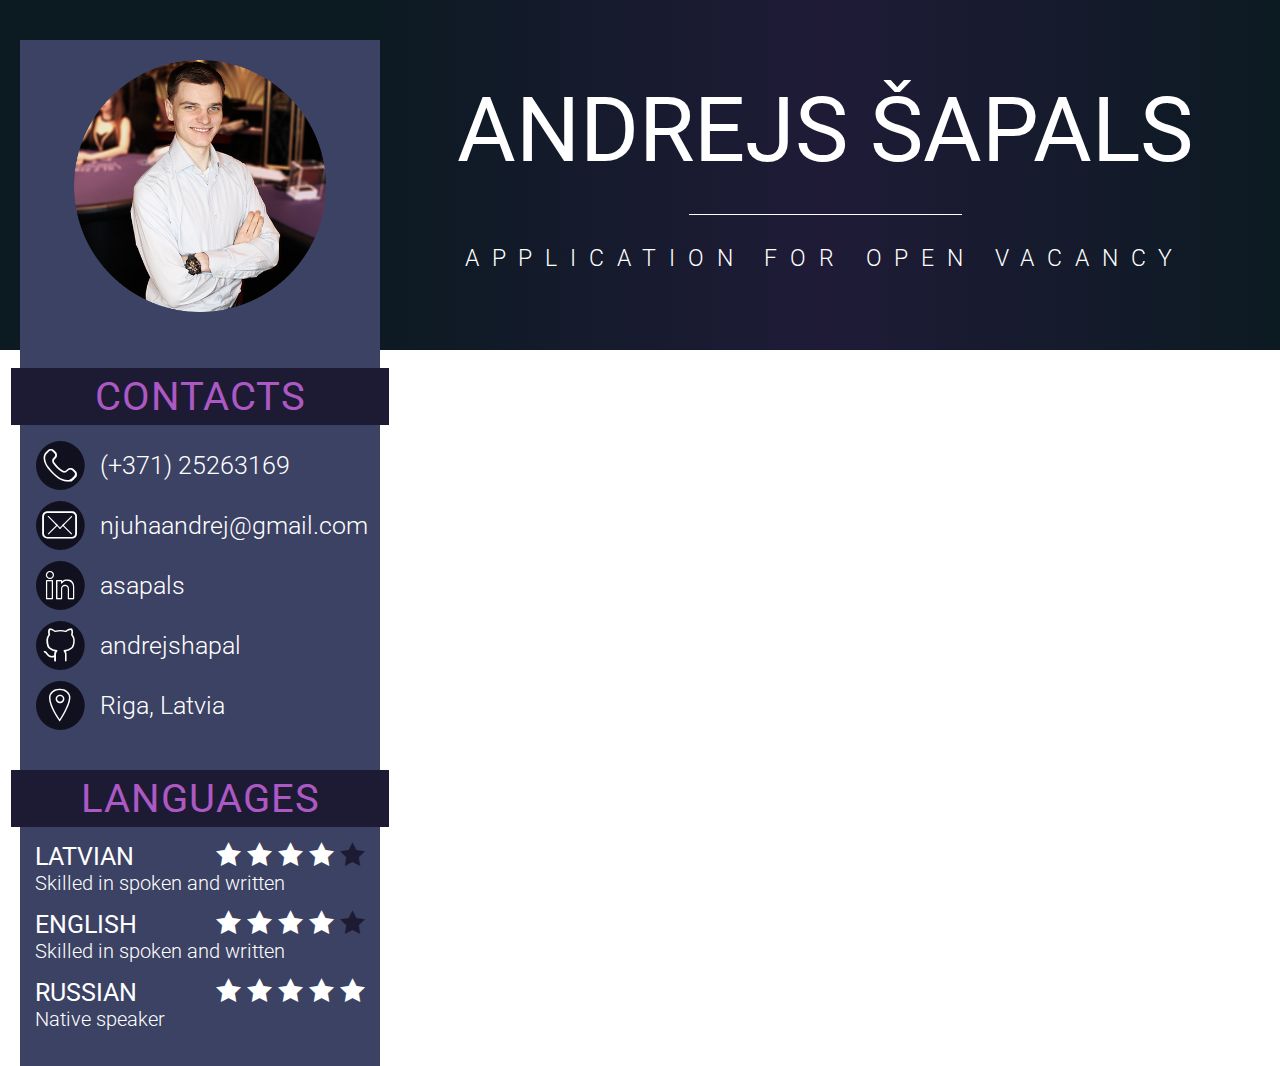
==== final/index.html @ 4c39243f "MD3" ====
<!DOCTYPE html>
<html lang="en">

<head>
  <meta charset="UTF-8">
  <meta name="viewport" content="width=device-width, initial-scale=1.0">
  <meta http-equiv="X-UA-Compatible" content="ie=edge">
  <title>My Website</title>
  <link rel="stylesheet" href="./style.css">
  <link rel="icon" href="./favicon.ico" type="image/x-icon">
</head>

<body>
  <header>
    <div id="header">
      <div id="name">Andrejs Šapals</div>
      <div id="border">&#8203;</div>
      <div id="position">Application For Open Vacancy</div>
    </div>
  </header>
  <aside>
    <div id="aside">
      <div id="photo_block"><img src="images/photo.png" id="photo"></div>
      <div id="contacts">
        <div id="menu-title">Contacts</div>
        <div class="middle"><span class="icon-phone contacts-icon"><span class="path1"></span><span
              class="path2"></span></span><span>(+371) 25263169</span></div>
        <div class="middle"><span class="icon-email contacts-icon"><span class="path1"></span><span
              class="path2"></span><span class="path3"></span><span class="path4"></span><span
              class="path5"></span><span class="path6"></span><span class="path7"></span><span
              class="path8"></span></span><span>njuhaandrej@gmail.com</span></div>
        <div class="middle"><span class="icon-linkdn contacts-icon"><span class="path1"></span><span
              class="path2"></span><span class="path3"></span><span class="path4"></span></span><span>asapals</span>
        </div>
        <div class="middle"><span class="icon-github contacts-icon"><span class="path1"></span><span
              class="path2"></span></span><span>andrejshapal</span></div>
        <div class="middle"><span class="icon-position contacts-icon"><span class="path1"></span><span
              class="path2"></span><span class="path3"></span></span><span>Riga, Latvia</span></div>
      </div>
      <div id="languages">
        <div id="menu-title">Languages</div>
        <div class="language">
          <div class="language-col">
            <div class="language-row">
              <div class="caps">Latvian
              </div>
              <div class="stars">
                <span class="icon-star-full"></span>
                <span class="icon-star-full"></span>
                <span class="icon-star-full"></span>
                <span class="icon-star-full"></span>
                <span class="icon-star-full font-dark"></span>
              </div>
            </div>
            <div class="language-comm">Skilled in spoken and written</div>
          </div>
          <div class="language-col">
            <div class="language-row">
              <div class="caps">English
              </div>
              <div class="stars">
                <span class="icon-star-full"></span>
                <span class="icon-star-full"></span>
                <span class="icon-star-full"></span>
                <span class="icon-star-full"></span>
                <span class="icon-star-full font-dark"></span>
              </div>
            </div>
            <div class="language-comm">Skilled in spoken and written</div>
          </div>
          <div class="language-col">
            <div class="language-row">
              <div class="caps">Russian
              </div>
              <div class="stars">
                <span class="icon-star-full"></span>
                <span class="icon-star-full"></span>
                <span class="icon-star-full"></span>
                <span class="icon-star-full"></span>
                <span class="icon-star-full"></span>
              </div>
            </div>
            <div class="language-comm">Native speaker</div>
          </div>
        </div>
      </div>
  </aside>
  <main>
  </main>
  <script src="index.js"></script>
</body>

</html>
---- final/style.css ----
@import url('https://fonts.googleapis.com/css2?family=Roboto:ital,wght@0,100;0,300;0,400;0,500;0,700;0,900;1,100;1,300;1,400;1,500;1,700;1,900&display=swap');

.roboto-thin {
  font-family: "Roboto", sans-serif;
  font-weight: 100;
  font-style: normal;
}

.roboto-light {
  font-family: "Roboto", sans-serif;
  font-weight: 300;
  font-style: normal;
}

.roboto-regular {
  font-family: "Roboto", sans-serif;
  font-weight: 400;
  font-style: normal;
}

.roboto-medium {
  font-family: "Roboto", sans-serif;
  font-weight: 500;
  font-style: normal;
}

.roboto-bold {
  font-family: "Roboto", sans-serif;
  font-weight: 700;
  font-style: normal;
}

.roboto-black {
  font-family: "Roboto", sans-serif;
  font-weight: 900;
  font-style: normal;
}

.roboto-thin-italic {
  font-family: "Roboto", sans-serif;
  font-weight: 100;
  font-style: italic;
}

.roboto-light-italic {
  font-family: "Roboto", sans-serif;
  font-weight: 300;
  font-style: italic;
}

.roboto-regular-italic {
  font-family: "Roboto", sans-serif;
  font-weight: 400;
  font-style: italic;
}

.roboto-medium-italic {
  font-family: "Roboto", sans-serif;
  font-weight: 500;
  font-style: italic;
}

.roboto-bold-italic {
  font-family: "Roboto", sans-serif;
  font-weight: 700;
  font-style: italic;
}

.roboto-black-italic {
  font-family: "Roboto", sans-serif;
  font-weight: 900;
  font-style: italic;
}

/* CUSTOM FONT */
@font-face {
  font-family: 'icomoon';
  src:  url('fonts/icomoon.eot?c1uvq1');
  src:  url('fonts/icomoon.eot?c1uvq1#iefix') format('embedded-opentype'),
    url('fonts/icomoon.ttf?c1uvq1') format('truetype'),
    url('fonts/icomoon.woff?c1uvq1') format('woff'),
    url('fonts/icomoon.svg?c1uvq1#icomoon') format('svg');
  font-weight: normal;
  font-style: normal;
  font-display: block;
}

[class^="icon-"], [class*=" icon-"] {
  /* use !important to prevent issues with browser extensions that change fonts */
  font-family: 'icomoon' !important;
  speak: never;
  font-style: normal;
  font-weight: normal;
  font-variant: normal;
  text-transform: none;
  line-height: 1;

  /* Better Font Rendering =========== */
  -webkit-font-smoothing: antialiased;
  -moz-osx-font-smoothing: grayscale;
}

.icon-email .path1:before {
  content: "\e907";
  color: rgb(17, 16, 31);
}
.icon-email .path2:before {
  content: "\e908";
  margin-left: -1em;
  color: rgb(255, 255, 255);
}
.icon-email .path3:before {
  content: "\e90b";
  margin-left: -1em;
  color: rgb(255, 255, 255);
}
.icon-email .path4:before {
  content: "\e90c";
  margin-left: -1em;
  color: rgb(255, 255, 255);
}
.icon-email .path5:before {
  content: "\e90d";
  margin-left: -1em;
  color: rgb(255, 255, 255);
}
.icon-email .path6:before {
  content: "\e90e";
  margin-left: -1em;
  color: rgb(255, 255, 255);
}
.icon-email .path7:before {
  content: "\e90f";
  margin-left: -1em;
  color: rgb(255, 255, 255);
}
.icon-email .path8:before {
  content: "\e910";
  margin-left: -1em;
  color: rgb(255, 255, 255);
}
.icon-github .path1:before {
  content: "\e911";
  color: rgb(17, 16, 31);
}
.icon-github .path2:before {
  content: "\e912";
  margin-left: -1em;
  color: rgb(255, 255, 255);
}
.icon-position .path1:before {
  content: "\e900";
  color: rgb(17, 16, 31);
}
.icon-position .path2:before {
  content: "\e901";
  margin-left: -1em;
  color: rgb(255, 255, 255);
}
.icon-position .path3:before {
  content: "\e902";
  margin-left: -1em;
  color: rgb(255, 255, 255);
}
.icon-linkdn .path1:before {
  content: "\e903";
  color: rgb(17, 16, 31);
}
.icon-linkdn .path2:before {
  content: "\e904";
  margin-left: -1em;
  color: rgb(255, 255, 255);
}
.icon-linkdn .path3:before {
  content: "\e905";
  margin-left: -1em;
  color: rgb(255, 255, 255);
}
.icon-linkdn .path4:before {
  content: "\e906";
  margin-left: -1em;
  color: rgb(255, 255, 255);
}
.icon-phone .path1:before {
  content: "\e909";
  color: rgb(17, 16, 31);
}
.icon-phone .path2:before {
  content: "\e90a";
  margin-left: -1em;
  color: rgb(255, 255, 255);
}
.icon-star-empty:before {
  content: "\e9d7";
}
.icon-star-half:before {
  content: "\e9d8";
}
.icon-star-full:before {
  content: "\e9d9";
}

/* CSS */

body {
  font-family: "Roboto", sans-serif;
  font-weight: 400;
  font-style: normal;
  margin: 0px 0px 0px 0px;
}

header {
  height: 350px;
  background-color: #0c1a22;
  justify-content: end;
  display: flex;
}

#header{
  background-image: repeating-linear-gradient(to right, #0c1a22, #1f1b37, #0c1a22);
  height: 100%;
  width: calc(100vw - 370px);
  color: #FFF;
  text-transform: uppercase;
  text-align: center;
  display: flex;
  flex-direction: column;
  align-items: center;
  justify-content:center;
}

#name{
  font-size: 7vw;
  padding-bottom: 0px;
  margin-bottom: 0px;
}

#position{
  font-size: 1.8vw;
  letter-spacing: 1vw;
  font-weight: 300;
  padding-top: 0px;
  margin-top: 0px;
}

#border{
  border-bottom: #FFF solid 1.5px;
  width: 30%;
  height: 1px;
  margin-top: 30px;
  margin-bottom: 30px;
}

aside {
  position: absolute;
  top: 40px;
  width: 400px;
  height: 100%;
}
#aside{
  width: 360px;
  min-height: 100%;
  background-color: #3c4264;
  margin: 0 auto;
  padding-top: 20px;
  padding-bottom: 20px;
  display: flex;
  flex-direction: column;
  gap: 30px;
  color: #FFF;
  font-size: 25px;
  vertical-align: middle;
  font-weight: 300;
}

#photo_block{
  text-align: center;
}

#photo{
  width: 70%;
  margin-bottom: 20px;
}

#menu-title{
  background-color: #1d1b34;
  width: 105%;
  margin-left: -2.5%;
  color: #ac59c4;
  text-transform: uppercase;
  font-size: 40px;
  text-align: center;
  padding-top: 5px;
  padding-bottom: 5px;
  letter-spacing: 1px;
  margin-bottom: 15px;
  font-weight: 400;
}

.contacts-icon {
 padding-right: 15px;
 font-size: 50px;
}

.middle{
  display: flex;
  align-items: center;
  justify-content: left;
  margin-bottom: 10px;
  padding-left: 15px;
}

.language{
  padding-left: 15px;
  padding-right: 15px;
  font-weight: 400;
}

.language-row{
  display: flex;
  flex-direction: row;
  justify-content: space-between;
}

.language-col{
  display: flex;
  flex-direction: column;
  margin-bottom: 15px;
}

.language-comm{
  font-size: 20px;
  font-weight: 300;
}

.font-dark {
  color: #1d1b34;
}

.caps {
  text-transform: uppercase;
}
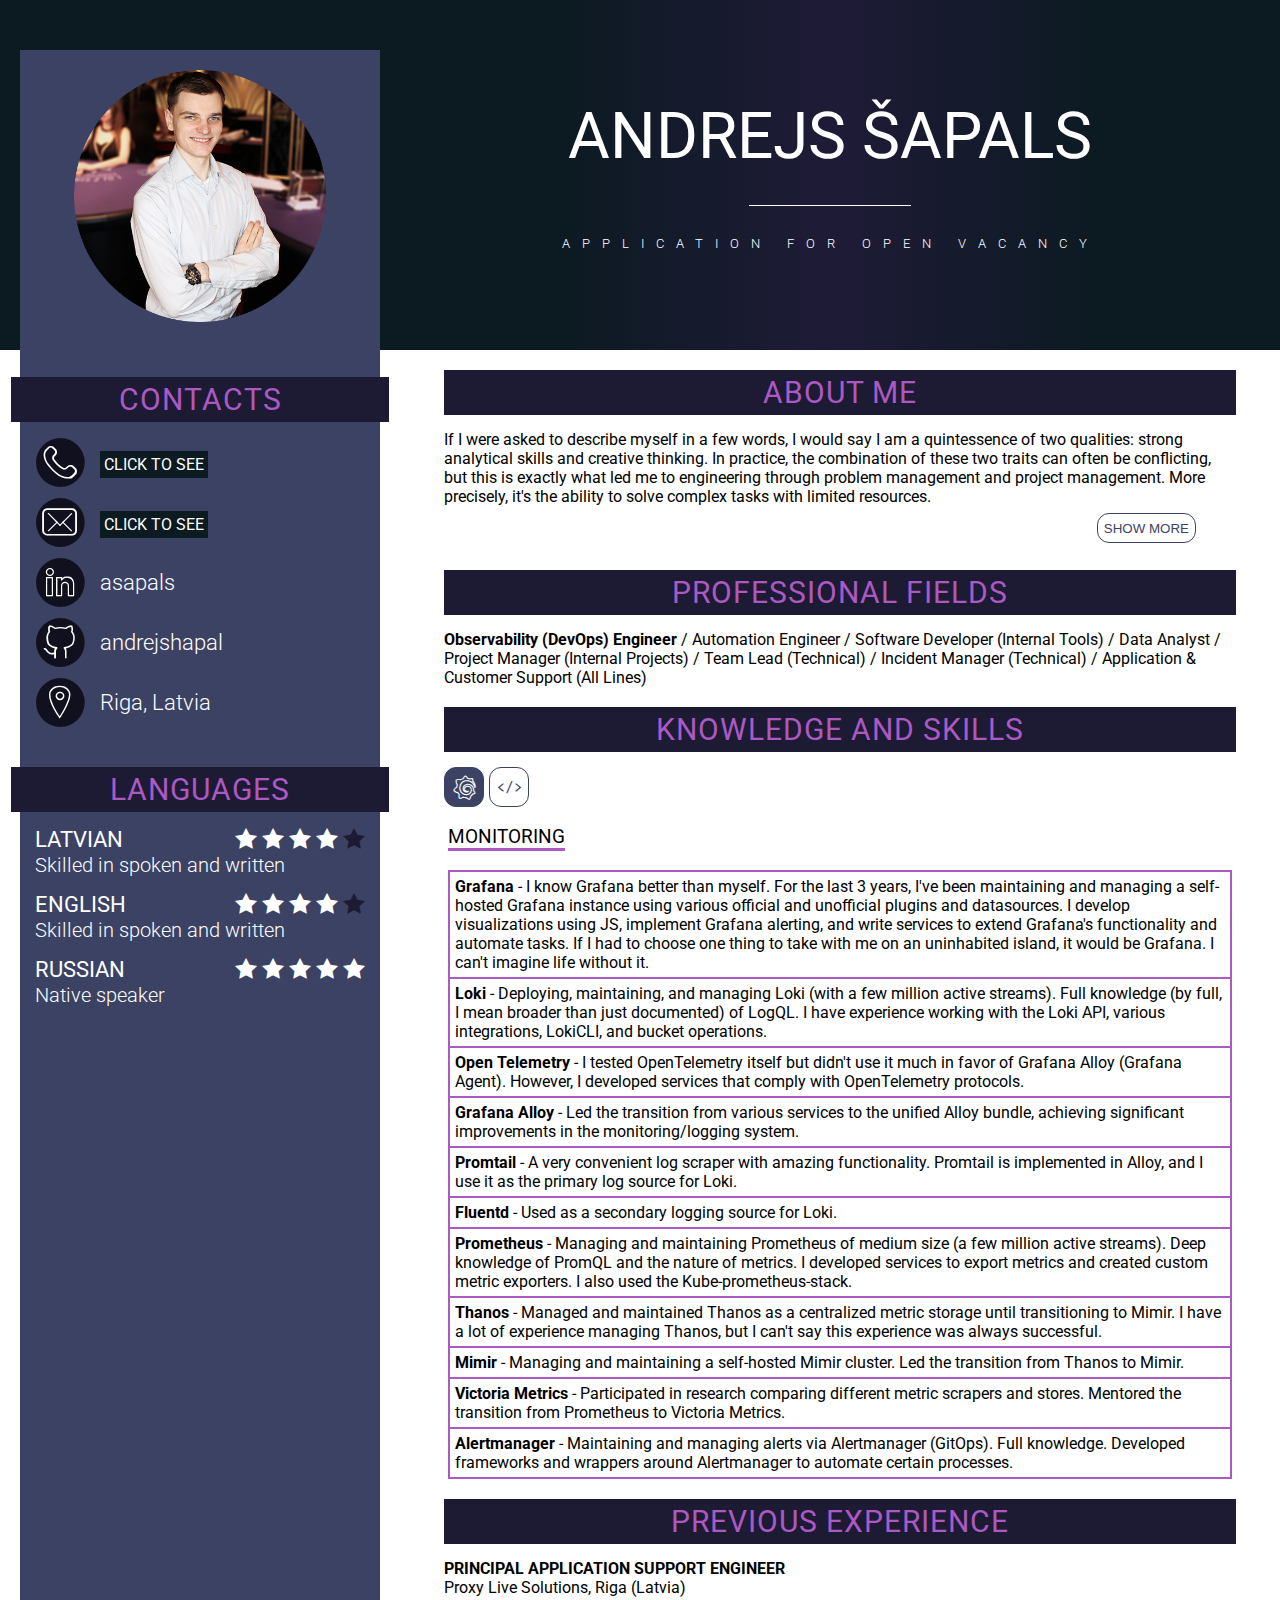
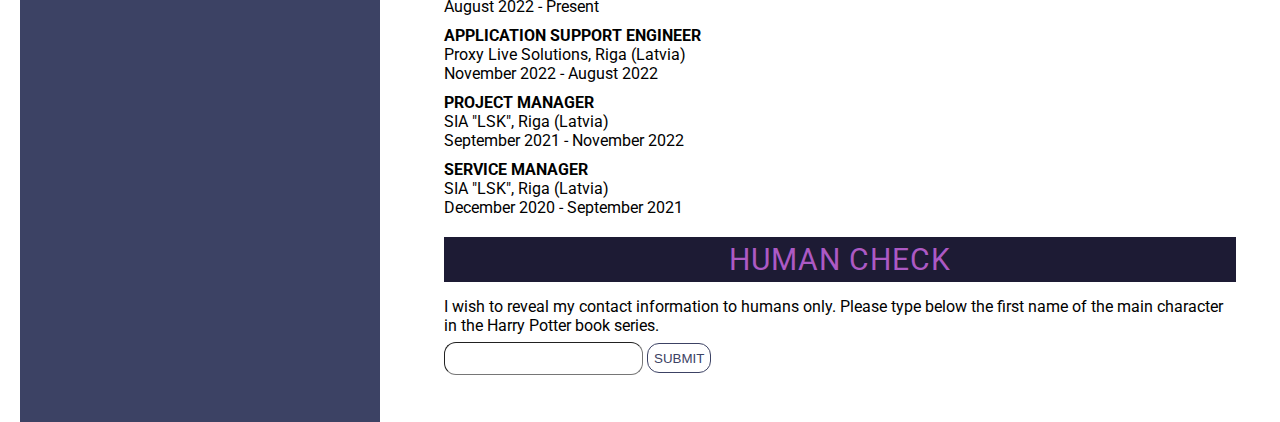
==== commit 11c985e7: "Final" ====
--- a/final/index.html
+++ b/final/index.html
@@ -5,7 +5,8 @@
   <meta charset="UTF-8">
   <meta name="viewport" content="width=device-width, initial-scale=1.0">
   <meta http-equiv="X-UA-Compatible" content="ie=edge">
-  <title>My Website</title>
+  <title>Job Application - Andrejs Šapals</title>
+  <link rel="stylesheet" href="./font.css">
   <link rel="stylesheet" href="./style.css">
   <link rel="icon" href="./favicon.ico" type="image/x-icon">
 </head>
@@ -18,76 +19,155 @@
       <div id="position">Application For Open Vacancy</div>
     </div>
   </header>
-  <aside>
-    <div id="aside">
-      <div id="photo_block"><img src="images/photo.png" id="photo"></div>
-      <div id="contacts">
-        <div id="menu-title">Contacts</div>
-        <div class="middle"><span class="icon-phone contacts-icon"><span class="path1"></span><span
-              class="path2"></span></span><span>(+371) 25263169</span></div>
-        <div class="middle"><span class="icon-email contacts-icon"><span class="path1"></span><span
-              class="path2"></span><span class="path3"></span><span class="path4"></span><span
-              class="path5"></span><span class="path6"></span><span class="path7"></span><span
-              class="path8"></span></span><span>njuhaandrej@gmail.com</span></div>
-        <div class="middle"><span class="icon-linkdn contacts-icon"><span class="path1"></span><span
-              class="path2"></span><span class="path3"></span><span class="path4"></span></span><span>asapals</span>
+  <main>
+    <div>
+      <aside>
+        <div id="photo_block"><img src="images/photo.png" id="photo"></div>
+        <div id="contacts">
+          <div id="menu-title">Contacts</div>
+          <div class="middle"><span class="icon-phone contacts-icon"><span class="path1"></span><span
+                class="path2"></span></span><span><a id="phone" class="white-link click-to-see" href="#human-form">Click
+                to see</a>
+            </span>
+          </div>
+          <div class="middle"><span class="icon-email contacts-icon"><span class="path1"></span><span
+                class="path2"></span><span class="path3"></span><span class="path4"></span><span
+                class="path5"></span><span class="path6"></span><span class="path7"></span><span
+                class="path8"></span></span>
+            <address><a id="email" href="#human-form" class="white-link click-to-see">Click to see</a></address>
+          </div>
+          <div class="middle"><span class="icon-linkdn contacts-icon"><span class="path1"></span><span
+                class="path2"></span><span class="path3"></span><span class="path4"></span></span><span> <a
+                href="https://www.linkedin.com/in/asapals/" class="white-link">asapals</a></span>
+          </div>
+          <div class="middle"><span class="icon-github contacts-icon"><span class="path1"></span><span
+                class="path2"></span></span><span><a href="https://github.com/andrejshapal"
+                class="white-link">andrejshapal </a></span>
+          </div>
+          <div class="middle"><span class="icon-position contacts-icon"><span class="path1"></span><span
+                class="path2"></span><span class="path3"></span></span><span>Riga, Latvia</span></div>
         </div>
-        <div class="middle"><span class="icon-github contacts-icon"><span class="path1"></span><span
-              class="path2"></span></span><span>andrejshapal</span></div>
-        <div class="middle"><span class="icon-position contacts-icon"><span class="path1"></span><span
-              class="path2"></span><span class="path3"></span></span><span>Riga, Latvia</span></div>
-      </div>
-      <div id="languages">
-        <div id="menu-title">Languages</div>
-        <div class="language">
-          <div class="language-col">
-            <div class="language-row">
-              <div class="caps">Latvian
+        <div id="languages">
+          <div id="menu-title">Languages</div>
+          <div class="language">
+            <div class="language-col">
+              <div class="language-row">
+                <div class="caps">Latvian
+                </div>
+                <div class="stars">
+                  <span class="icon-star-full"></span>
+                  <span class="icon-star-full"></span>
+                  <span class="icon-star-full"></span>
+                  <span class="icon-star-full"></span>
+                  <span class="icon-star-full font-dark"></span>
+                </div>
               </div>
-              <div class="stars">
-                <span class="icon-star-full"></span>
-                <span class="icon-star-full"></span>
-                <span class="icon-star-full"></span>
-                <span class="icon-star-full"></span>
-                <span class="icon-star-full font-dark"></span>
+              <div class="language-comm">Skilled in spoken and written</div>
+            </div>
+            <div class="language-col">
+              <div class="language-row">
+                <div class="caps">English
+                </div>
+                <div class="stars">
+                  <span class="icon-star-full"></span>
+                  <span class="icon-star-full"></span>
+                  <span class="icon-star-full"></span>
+                  <span class="icon-star-full"></span>
+                  <span class="icon-star-full font-dark"></span>
+                </div>
               </div>
+              <div class="language-comm">Skilled in spoken and written</div>
             </div>
-            <div class="language-comm">Skilled in spoken and written</div>
+            <div class="language-col">
+              <div class="language-row">
+                <div class="caps">Russian
+                </div>
+                <div class="stars">
+                  <span class="icon-star-full"></span>
+                  <span class="icon-star-full"></span>
+                  <span class="icon-star-full"></span>
+                  <span class="icon-star-full"></span>
+                  <span class="icon-star-full"></span>
+                </div>
+              </div>
+              <div class="language-comm">Native speaker</div>
+            </div>
           </div>
-          <div class="language-col">
-            <div class="language-row">
-              <div class="caps">English
-              </div>
-              <div class="stars">
-                <span class="icon-star-full"></span>
-                <span class="icon-star-full"></span>
-                <span class="icon-star-full"></span>
-                <span class="icon-star-full"></span>
-                <span class="icon-star-full font-dark"></span>
-              </div>
-            </div>
-            <div class="language-comm">Skilled in spoken and written</div>
-          </div>
-          <div class="language-col">
-            <div class="language-row">
-              <div class="caps">Russian
-              </div>
-              <div class="stars">
-                <span class="icon-star-full"></span>
-                <span class="icon-star-full"></span>
-                <span class="icon-star-full"></span>
-                <span class="icon-star-full"></span>
-                <span class="icon-star-full"></span>
-              </div>
-            </div>
-            <div class="language-comm">Native speaker</div>
+      </aside>
+    </div>
+    <div style="height: 100%;">
+      <div class="main-block">
+        <h1>About Me</h1>
+        <div>
+          <div>If I were asked to describe myself in a few words, I would say I am a quintessence of two qualities:
+            strong
+            analytical skills and creative thinking. In practice, the combination of these two traits can often be
+            conflicting, but this is exactly what led me to engineering through problem management and project
+            management.
+            More precisely, it's the ability to solve complex tasks with limited resources.</div>
+          <div class="button-middle" id="about-button-div"><button class="show-more" id="about-button"
+              type="button">Show
+              More</button></div>
+          <div id="about" class="about-hidden">
+            <div>A creative approach to analyzing information allows me to learn quickly. It drives me to automate
+              routine
+              tasks.
+              It helps me find attractiveness even in the most monotonous work. It pushes me to discover new solutions
+              and
+              improve existing ones, to never stop, and to move forward every day.</div>
+
+            <div>This is also why I enjoy sports, music, and art in general—they provide a sense of not being stuck in
+              the
+              present.</div>
+            <div>
+              So far, I've spoken about the mind, but there's also room for the heart. I want my existence to be
+              meaningful.
+              There are several ways to achieve this: by doing work that benefits the community, being helpful to
+              colleagues,
+              showing kindness, and acting fairly.</div>
+            <div>
+              I admit it's not always easy to work with me, but every single employer I've had would hire me again. I
+              believe
+              this is due to my dedication, professionalism, efficiency, and ethics.</div>
           </div>
         </div>
       </div>
-  </aside>
-  <main>
+      <div class="main-block">
+        <h1>Professional Fields</h1>
+        <b>Observability (DevOps) Engineer</b> / Automation Engineer / Software Developer (Internal Tools) / Data
+        Analyst / Project Manager (Internal Projects) / Team Lead (Technical) / Incident Manager (Technical) /
+        Application & Customer Support (All Lines)
+      </div>
+      <div class="main-block">
+        <h1>Knowledge And Skills</h1>
+        <div id="skills-buttons">
+        </div>
+        <div class="skills-list-div">
+          <h3 id="skills-title">Monitoring</h3>
+          <ul id="skills-list">
+          </ul>
+        </div>
+      </div>
+      <div class="main-block">
+        <h1>Previous Experience</h1>
+        <div id="jobs">
+        </div>
+      </div>
+      <div class="main-block">
+        <h1>Human Check</h1>
+        <form id="human-form">
+          <label for="hcheck">I wish to reveal my contact information to humans only. Please type below the first name
+            of the main character in the Harry Potter book series.</label><br>
+          <input type="text" id="hcheck" name="fname">
+          <button class="show-more" id="about-button" type="submit">Submit</button>
+          <div id="not-human" class="about-hidden">The name is not correct 🤔</div>
+        </form>
+      </div>
+    </div>
   </main>
-  <script src="index.js"></script>
+  <script src="js/experience.js"></script>
+  <script src="js/skills.js"></script>
+  <script src="js/index.js"></script>
 </body>
 
 </html>--- a/final/font.css
+++ b/final/font.css
@@ -0,0 +1,147 @@
+@font-face {
+  font-family: 'icomoon';
+  src:  url('fonts/icomoon.eot?7pskn');
+  src:  url('fonts/icomoon.eot?7pskn#iefix') format('embedded-opentype'),
+    url('fonts/icomoon.ttf?7pskn') format('truetype'),
+    url('fonts/icomoon.woff?7pskn') format('woff'),
+    url('fonts/icomoon.svg?7pskn#icomoon') format('svg');
+  font-weight: normal;
+  font-style: normal;
+  font-display: block;
+}
+
+[class^="icon-"], [class*=" icon-"] {
+  /* use !important to prevent issues with browser extensions that change fonts */
+  font-family: 'icomoon' !important;
+  speak: never;
+  font-style: normal;
+  font-weight: normal;
+  font-variant: normal;
+  text-transform: none;
+  line-height: 1;
+
+  /* Better Font Rendering =========== */
+  -webkit-font-smoothing: antialiased;
+  -moz-osx-font-smoothing: grayscale;
+}
+
+.icon-mon:before {
+  content: "\e918";
+}
+.icon-k8s:before {
+  content: "\e915";
+}
+.icon-cloud:before {
+  content: "\e917";
+}
+.icon-pl:before {
+  content: "\e913";
+}
+.icon-pm:before {
+  content: "\e914";
+}
+.icon-db:before {
+  content: "\e916";
+}
+.icon-email .path1:before {
+  content: "\e907";
+  color: rgb(17, 16, 31);
+}
+.icon-email .path2:before {
+  content: "\e908";
+  margin-left: -1em;
+  color: rgb(255, 255, 255);
+}
+.icon-email .path3:before {
+  content: "\e90b";
+  margin-left: -1em;
+  color: rgb(255, 255, 255);
+}
+.icon-email .path4:before {
+  content: "\e90c";
+  margin-left: -1em;
+  color: rgb(255, 255, 255);
+}
+.icon-email .path5:before {
+  content: "\e90d";
+  margin-left: -1em;
+  color: rgb(255, 255, 255);
+}
+.icon-email .path6:before {
+  content: "\e90e";
+  margin-left: -1em;
+  color: rgb(255, 255, 255);
+}
+.icon-email .path7:before {
+  content: "\e90f";
+  margin-left: -1em;
+  color: rgb(255, 255, 255);
+}
+.icon-email .path8:before {
+  content: "\e910";
+  margin-left: -1em;
+  color: rgb(255, 255, 255);
+}
+.icon-github .path1:before {
+  content: "\e911";
+  color: rgb(17, 16, 31);
+}
+.icon-github .path2:before {
+  content: "\e912";
+  margin-left: -1em;
+  color: rgb(255, 255, 255);
+}
+.icon-position .path1:before {
+  content: "\e900";
+  color: rgb(17, 16, 31);
+}
+.icon-position .path2:before {
+  content: "\e901";
+  margin-left: -1em;
+  color: rgb(255, 255, 255);
+}
+.icon-position .path3:before {
+  content: "\e902";
+  margin-left: -1em;
+  color: rgb(255, 255, 255);
+}
+.icon-linkdn .path1:before {
+  content: "\e903";
+  color: rgb(17, 16, 31);
+}
+.icon-linkdn .path2:before {
+  content: "\e904";
+  margin-left: -1em;
+  color: rgb(255, 255, 255);
+}
+.icon-linkdn .path3:before {
+  content: "\e905";
+  margin-left: -1em;
+  color: rgb(255, 255, 255);
+}
+.icon-linkdn .path4:before {
+  content: "\e906";
+  margin-left: -1em;
+  color: rgb(255, 255, 255);
+}
+.icon-phone .path1:before {
+  content: "\e909";
+  color: rgb(17, 16, 31);
+}
+.icon-phone .path2:before {
+  content: "\e90a";
+  margin-left: -1em;
+  color: rgb(255, 255, 255);
+}
+.icon-star-empty:before {
+  content: "\e9d7";
+}
+.icon-star-half:before {
+  content: "\e9d8";
+}
+.icon-star-full:before {
+  content: "\e9d9";
+}
+.icon-new-tab:before {
+  content: "\ea7e";
+}
--- a/final/style.css
+++ b/final/style.css
@@ -72,154 +72,45 @@
   font-style: italic;
 }
 
-/* CUSTOM FONT */
-@font-face {
-  font-family: 'icomoon';
-  src:  url('fonts/icomoon.eot?c1uvq1');
-  src:  url('fonts/icomoon.eot?c1uvq1#iefix') format('embedded-opentype'),
-    url('fonts/icomoon.ttf?c1uvq1') format('truetype'),
-    url('fonts/icomoon.woff?c1uvq1') format('woff'),
-    url('fonts/icomoon.svg?c1uvq1#icomoon') format('svg');
-  font-weight: normal;
-  font-style: normal;
-  font-display: block;
-}
-
-[class^="icon-"], [class*=" icon-"] {
-  /* use !important to prevent issues with browser extensions that change fonts */
-  font-family: 'icomoon' !important;
-  speak: never;
-  font-style: normal;
-  font-weight: normal;
-  font-variant: normal;
-  text-transform: none;
-  line-height: 1;
-
-  /* Better Font Rendering =========== */
-  -webkit-font-smoothing: antialiased;
-  -moz-osx-font-smoothing: grayscale;
-}
-
-.icon-email .path1:before {
-  content: "\e907";
-  color: rgb(17, 16, 31);
-}
-.icon-email .path2:before {
-  content: "\e908";
-  margin-left: -1em;
-  color: rgb(255, 255, 255);
-}
-.icon-email .path3:before {
-  content: "\e90b";
-  margin-left: -1em;
-  color: rgb(255, 255, 255);
-}
-.icon-email .path4:before {
-  content: "\e90c";
-  margin-left: -1em;
-  color: rgb(255, 255, 255);
-}
-.icon-email .path5:before {
-  content: "\e90d";
-  margin-left: -1em;
-  color: rgb(255, 255, 255);
-}
-.icon-email .path6:before {
-  content: "\e90e";
-  margin-left: -1em;
-  color: rgb(255, 255, 255);
-}
-.icon-email .path7:before {
-  content: "\e90f";
-  margin-left: -1em;
-  color: rgb(255, 255, 255);
-}
-.icon-email .path8:before {
-  content: "\e910";
-  margin-left: -1em;
-  color: rgb(255, 255, 255);
-}
-.icon-github .path1:before {
-  content: "\e911";
-  color: rgb(17, 16, 31);
-}
-.icon-github .path2:before {
-  content: "\e912";
-  margin-left: -1em;
-  color: rgb(255, 255, 255);
-}
-.icon-position .path1:before {
-  content: "\e900";
-  color: rgb(17, 16, 31);
-}
-.icon-position .path2:before {
-  content: "\e901";
-  margin-left: -1em;
-  color: rgb(255, 255, 255);
-}
-.icon-position .path3:before {
-  content: "\e902";
-  margin-left: -1em;
-  color: rgb(255, 255, 255);
-}
-.icon-linkdn .path1:before {
-  content: "\e903";
-  color: rgb(17, 16, 31);
-}
-.icon-linkdn .path2:before {
-  content: "\e904";
-  margin-left: -1em;
-  color: rgb(255, 255, 255);
-}
-.icon-linkdn .path3:before {
-  content: "\e905";
-  margin-left: -1em;
-  color: rgb(255, 255, 255);
-}
-.icon-linkdn .path4:before {
-  content: "\e906";
-  margin-left: -1em;
-  color: rgb(255, 255, 255);
-}
-.icon-phone .path1:before {
-  content: "\e909";
-  color: rgb(17, 16, 31);
-}
-.icon-phone .path2:before {
-  content: "\e90a";
-  margin-left: -1em;
-  color: rgb(255, 255, 255);
-}
-.icon-star-empty:before {
-  content: "\e9d7";
-}
-.icon-star-half:before {
-  content: "\e9d8";
-}
-.icon-star-full:before {
-  content: "\e9d9";
+.menu-new-tab {
+  color:#FFF;
+  font-size: medium;
+  text-decoration: none;
+  vertical-align:middle;
+}
+
+.white-link{
+  color:#FFF;
+  text-decoration: none;
+  font-style: normal;
+}
+
+.icon-new-tab:before {
+  content: "\ea7e";
 }
 
 /* CSS */
-
+html {
+  max-width: 1280px;
+  margin: 0 auto;
+}
 body {
   font-family: "Roboto", sans-serif;
   font-weight: 400;
   font-style: normal;
   margin: 0px 0px 0px 0px;
 }
-
 header {
   height: 350px;
   background-color: #0c1a22;
-  justify-content: end;
+  justify-content: center;
   display: flex;
 }
 
 #header{
   background-image: repeating-linear-gradient(to right, #0c1a22, #1f1b37, #0c1a22);
+  margin-left: 380px;
   height: 100%;
-  width: calc(100vw - 370px);
   color: #FFF;
   text-transform: uppercase;
   text-align: center;
@@ -230,17 +121,18 @@
 }
 
 #name{
-  font-size: 7vw;
+  font-size: clamp(30px, 5vw, 70px);
   padding-bottom: 0px;
   margin-bottom: 0px;
 }
 
 #position{
-  font-size: 1.8vw;
-  letter-spacing: 1vw;
+  font-size: clamp(8px, 1vw, 20px);
+  letter-spacing: clamp(2px, 1vw, 12px);
   font-weight: 300;
   padding-top: 0px;
   margin-top: 0px;
+  white-space: nowrap;
 }
 
 #border{
@@ -252,25 +144,22 @@
 }
 
 aside {
-  position: absolute;
-  top: 40px;
-  width: 400px;
-  height: 100%;
-}
-#aside{
+  margin-top: -300px;
+  margin-left: 20px;
+  margin-right: 20px;
   width: 360px;
-  min-height: 100%;
   background-color: #3c4264;
-  margin: 0 auto;
   padding-top: 20px;
   padding-bottom: 20px;
   display: flex;
   flex-direction: column;
   gap: 30px;
   color: #FFF;
-  font-size: 25px;
+  font-size: 22px;
   vertical-align: middle;
   font-weight: 300;
+  min-height: calc(100% + 300px);
+
 }
 
 #photo_block{
@@ -288,7 +177,7 @@
   margin-left: -2.5%;
   color: #ac59c4;
   text-transform: uppercase;
-  font-size: 40px;
+  font-size: 30px;
   text-align: center;
   padding-top: 5px;
   padding-bottom: 5px;
@@ -339,4 +228,148 @@
 
 .caps {
   text-transform: uppercase;
+}
+
+main{
+  display: flex;
+  min-height: 100%;
+}
+
+.main-block{
+  width: 90%;
+  margin: 0 auto;
+}
+
+h1 {
+  background-color: #1d1b34;
+  color: #ac59c4;
+  text-transform: uppercase;
+  font-size: 30px;
+  text-align: center;
+  padding-top: 5px;
+  padding-bottom: 5px;
+  letter-spacing: 1px;
+  margin-bottom: 15px;
+  font-weight: 400;
+}
+
+.about-hidden{
+  visibility:hidden;
+  height: 0px;
+}
+
+.show-more{
+  margin-top: 7px;
+  height: 30px;
+  margin-bottom: 7px;
+}
+
+#hcheck{
+  margin-top: 7px;
+  margin-bottom: 7px;
+  border-width: 1px;
+  border-radius: 12px;
+  height: 25px;
+  padding: 3px;
+  padding-left: 10px;
+  padding-right: 10px;
+}
+
+button{
+  color: #3c4264;
+  font-weight: 400;
+  text-transform: uppercase;
+  background-color: #FFF;
+  border-color: #3c4264;
+  border-style: solid;
+  border-width: 1px;
+  border-radius: 12px;
+}
+
+
+button:hover{
+
+  color: #FFF;
+  background-color: #3c4264;
+  border-color: #3c4264;
+}
+
+.button-pressed{
+  color: #FFF;
+  background-color: #3c4264;
+  border-color: #3c4264;
+}
+
+.button-middle{
+  display: flex;
+  justify-content: right;
+  margin-right: 40px;
+}
+
+.skills-button{
+  height: 40px;
+  width: 40px;
+  font-size: 33px;
+  display: flex;
+  justify-content: center;
+  align-items: center;
+}
+
+#skills-buttons{
+display: flex;
+gap: 5px;
+}
+
+.job{
+  margin-bottom: 10px;
+}
+
+.job-position{
+  font-weight:bold;
+  text-transform: uppercase;
+}
+
+#skills-list{
+  list-style: none;
+  padding-left: 0;
+}
+
+#skills-list > li{
+  padding: 5px 5px 5px 5px;
+  list-style: none;
+  border: 2px #ac59c4 solid;
+  border-top: 0px
+}
+#skills-list > li:first-child{
+  padding: 5px 5px 5px 5px;
+  list-style: none;
+  border: 2px #ac59c4 solid
+}
+
+
+.skills-list-div{
+  width: 99%;
+  margin: 0 auto;
+}
+.pink{
+  color: #ac59c4;
+}
+h3{
+  font-weight: 400;
+  text-transform: uppercase;
+  border-bottom: 3px #ac59c4 solid;
+  width:fit-content;
+}
+
+#not-human {
+color: #ac59c4;
+font-weight: bold;
+}
+
+.click-to-see {
+  text-transform:uppercase;
+  font-weight:400;
+  font-size: medium;
+  background-color: #0c1a22;
+  padding: 4px;
 }